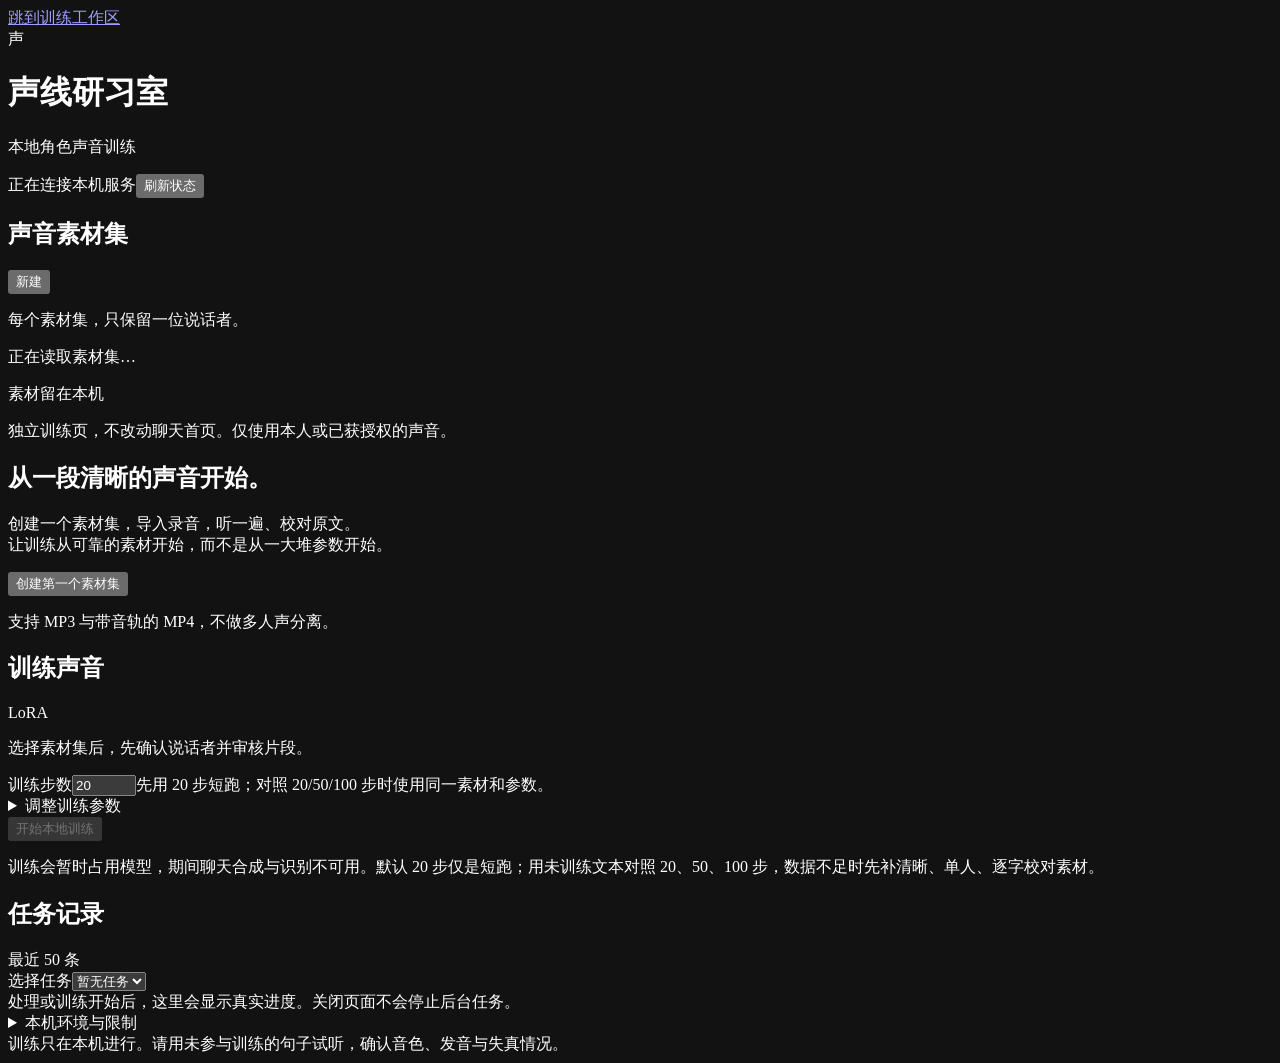
==== training_web/index.html @ 61e3513d "Upload BreezeTTS2 streaming and training workbench" ====
<!doctype html>
<html lang="zh-CN">
<head>
  <meta charset="utf-8">
  <meta name="viewport" content="width=device-width, initial-scale=1">
  <meta name="color-scheme" content="dark">
  <meta name="description" content="独立的本地角色声音训练工作台。导入素材、审核原文、训练并发布声音版本。">
  <title>声线研习室 · 本地声音训练</title>
  <link rel="icon" href="data:,">
  <link rel="stylesheet" href="/training/style.css">
  <script src="/training/app.js" defer></script>
</head>
<body>
  <a class="skip" href="#workspace">跳到训练工作区</a>
  <header class="masthead">
    <div class="identity"><span class="mark" aria-hidden="true">声</span><div><h1>声线研习室</h1><p>本地角色声音训练</p></div></div>
    <div class="connection"><span id="connection-dot" class="dot" aria-hidden="true"></span><span id="connection">正在连接本机服务</span><button id="refresh" class="quiet" type="button">刷新状态</button></div>
  </header>
  <div id="notice" class="notice" role="status" aria-live="polite" hidden></div>
  <div class="layout">
    <aside class="library" aria-label="数据集">
      <div class="section-heading"><h2>声音素材集</h2><button id="new-dataset" type="button" class="small">新建</button></div>
      <p class="muted">每个素材集，只保留一位说话者。</p>
      <div id="datasets" class="dataset-list"><p class="muted">正在读取素材集…</p></div>
      <div class="local-note"><span class="dot steady" aria-hidden="true"></span><div>素材留在本机<p>独立训练页，不改动聊天首页。仅使用本人或已获授权的声音。</p></div></div>
    </aside>
    <main id="workspace" tabindex="-1">
      <div id="welcome" class="welcome">
        <div class="record-symbol" aria-hidden="true"><span></span></div>
        <h2>从一段清晰的声音开始。</h2>
        <p>创建一个素材集，导入录音，听一遍、校对原文。<br>让训练从可靠的素材开始，而不是从一大堆参数开始。</p>
        <button id="welcome-create" class="primary" type="button">创建第一个素材集</button>
        <p class="footnote">支持 MP3 与带音轨的 MP4，不做多人声分离。</p>
      </div>
      <div id="dataset-workspace" hidden>
        <div class="workspace-heading"><div><p class="muted">当前素材集</p><h2 id="dataset-title"></h2></div><span id="dataset-version" class="tag"></span></div>
        <ol class="workflow" aria-label="训练流程"><li><span>1</span>导入素材</li><li><span>2</span>试听与审核</li><li><span>3</span>对照训练</li><li><span>4</span>试听确认与发布</li></ol>
        <section class="import-section" aria-labelledby="import-title">
          <div class="section-heading"><h3 id="import-title">导入声音素材</h3><span class="muted">MP3 / MP4</span></div>
          <div id="drop-zone" class="drop-zone">
            <svg aria-hidden="true" width="28" height="28" viewBox="0 0 28 28" fill="none"><path d="M14 19V5m-5 5 5-5 5 5M5 18v5h18v-5" stroke="currentColor" stroke-width="1.5" stroke-linecap="round" stroke-linejoin="round"/></svg>
            <div><strong>把录音或视频拖到这里</strong><p>每文件 ≤ 200 MiB / 60 分钟，素材集累计 ≤ 2 小时</p></div>
            <label class="button file-label" for="source-files">选择文件<input id="source-files" type="file" accept=".mp3,.mp4,audio/mpeg,video/mp4" multiple></label>
          </div>
          <p id="upload-status" class="muted" aria-live="polite">文件会逐个上传。上传后，点击处理素材生成切片与转写。</p>
          <ul id="uploads" class="upload-list" aria-label="本次上传结果"></ul>
          <div class="import-actions"><span class="muted">已处理的来源会自动跳过。</span><button id="prepare" type="button">处理素材并转写</button></div>
        </section>
        <section class="review-section" aria-labelledby="review-title">
          <div class="section-heading"><div><h3 id="review-title">试听与校对</h3><p id="review-summary" class="muted">正在读取片段…</p></div><button id="refresh-segments" class="quiet small" type="button">刷新片段</button></div>
          <label class="speaker-check"><input id="speaker-confirmed" type="checkbox"><span>我确认此素材集属于同一位目标说话者，并拥有使用授权。</span></label>
          <p id="draft-notice" class="draft-notice" hidden>有尚未保存的原文。刷新或切换素材集前，请先保存。</p>
          <div id="segments" class="segments"></div>
          <div class="pagination"><button id="previous-segments" class="quiet small" type="button">上一页</button><span id="segment-page" class="muted"></span><button id="next-segments" class="quiet small" type="button">下一页</button></div>
        </section>
        <section class="comparison-section" aria-labelledby="comparison-title">
          <div class="section-heading"><div><h3 id="comparison-title">声音对照</h3><p class="muted">当前原声与右侧所选已完成训练任务</p></div></div>
          <p class="comparison-note">音色特征指数并非主观听感评分。请逐条试听发音、情绪和自然度，也留意失真；试听确认与发布仍按原流程进行。</p>
          <div class="comparison-grid">
            <article class="comparison-card" aria-labelledby="original-metrics-title">
              <div class="comparison-card-heading"><h3 id="original-metrics-title">当前原声</h3><button id="dataset-metrics-action" class="small" type="button">计算原声</button></div>
              <p id="dataset-metrics-status" class="metrics-status" role="status" aria-live="polite">正在读取分析状态…</p>
              <div id="dataset-metrics-content"></div>
            </article>
            <article class="comparison-card" aria-labelledby="job-metrics-title">
              <div class="comparison-card-heading"><h3 id="job-metrics-title">所选训练任务</h3><button id="job-metrics-action" class="small" type="button">计算任务</button></div>
              <p id="job-metrics-status" class="metrics-status" role="status" aria-live="polite">请选择已完成的训练任务。</p>
              <div id="job-metrics-content"></div>
            </article>
          </div>
          <p id="comparison-conditions" class="comparison-note" role="status" aria-live="polite" hidden></p>
          <p class="footnote comparison-note">原声是当前素材集，任务结果使用训练时的素材快照；版本或分析条件变化时，不能直接比较。</p>
          <div class="comparison-history" aria-labelledby="history-title">
            <h3 id="history-title">历史趋势与记录</h3>
            <p class="footnote">仅连接比较条件标识完全相同、未过期的记录。不同条件分开显示，不可直接比较；条件标识缺失时不连线。</p>
            <div id="metrics-history" aria-live="off"><p class="muted">正在读取历史记录…</p></div>
          </div>
        </section>
      </div>
    </main>
    <aside class="training-panel" aria-label="训练与任务">
      <section aria-labelledby="training-title">
        <div class="section-heading"><h2 id="training-title">训练声音</h2><span class="tag">LoRA</span></div>
        <p id="training-readiness" class="muted">选择素材集后，先确认说话者并审核片段。</p>
        <form id="train-form">
          <label>训练步数<input id="steps" name="steps" type="number" min="1" max="1000" step="1" value="20" required><span class="field-help">先用 20 步短跑；对照 20/50/100 步时使用同一素材和参数。</span></label>
          <details class="advanced"><summary>调整训练参数</summary><div class="advanced-fields">
            <label>LoRA rank<select name="rank"><option value="1">1</option><option value="2">2</option><option value="4" selected>4（默认）</option><option value="8">8</option></select></label>
            <label>学习率<input name="learning_rate" type="number" value="0.0001" min="0.000001" max="0.001" step="any" required></label>
            <label>梯度累积<input name="accumulation_steps" type="number" value="1" min="1" max="8" step="1" required></label>
            <label>每几步保存<input name="checkpoint_every" type="number" value="1" min="1" max="100" step="1" required></label>
            <label>随机种子<input name="seed" type="number" value="42" min="0" max="2147483647" step="1" required></label>
          </div></details>
          <button id="start-training" class="primary full" type="submit" disabled>开始本地训练</button>
        </form>
        <p class="footnote">训练会暂时占用模型，期间聊天合成与识别不可用。默认 20 步仅是短跑；用未训练文本对照 20、50、100 步，数据不足时先补清晰、单人、逐字校对素材。</p>
      </section>
      <section class="job-section" aria-labelledby="job-title">
        <div class="section-heading"><h2 id="job-title">任务记录</h2><span class="muted">最近 50 条</span></div>
        <label class="sr-only" for="job-select">选择任务</label><select id="job-select"><option value="">暂无任务</option></select>
        <div id="job-empty" class="muted job-empty">处理或训练开始后，这里会显示真实进度。关闭页面不会停止后台任务。</div>
        <div id="job-detail" hidden>
          <div class="job-status"><strong id="job-status"></strong><span id="job-attempt" class="muted"></span></div>
          <p id="job-progress-text" class="muted"></p><progress id="job-progress" aria-labelledby="job-progress-text" hidden></progress>
          <p id="job-error" class="job-error" hidden></p><p id="validation-warning" class="footnote" hidden></p><p id="job-summary" class="footnote" hidden></p>
          <div class="job-actions"><button id="cancel-job" class="danger" type="button" hidden>取消任务</button><button id="retry-job" type="button" hidden>重新尝试</button><button id="restart-job" class="quiet small" type="button" hidden>放弃检查点重训</button></div>
          <p id="cancel-note" class="footnote" hidden>取消将在当前片段或训练步骤退出后生效，不会提前释放模型。</p>
          <section id="preview-section" class="preview-section" hidden>
            <div class="section-heading"><h3>试听验收</h3><span class="tag">发布前必做</span></div>
            <p class="muted">逐条播放试听，检查音色、发音、断句和失真；建议用未参与训练的文本对照。有效 WAV 与低损失不代表音色相似。</p>
            <div id="preview-samples" class="preview-samples"></div>
            <label class="preview-check"><input id="preview-check" type="checkbox"><span>我已逐条试听，并检查音色、发音、断句和失真。</span></label>
            <label for="preview-note">试听备注（可选）</label>
            <textarea id="preview-note" maxlength="300" placeholder="例如：音色接近，但第二句尾音略短"></textarea>
            <button id="confirm-preview" class="primary full" type="button" disabled>我已试听并确认</button>
            <p id="preview-status" class="footnote" hidden></p>
          </section>
          <form id="publish-form" class="publish-form" hidden><h3>发布为新声音</h3><p class="muted">生成独立版本，不覆盖已有声音或会话。</p><label>声音名称<input id="voice-name" maxlength="60" required placeholder="例如：角色一 · 声音版本 1"></label><button id="publish" class="primary full" type="submit">验证并发布声音</button></form>
        </div>
        <div id="published" class="published" hidden><strong>声音已发布</strong><p id="published-name"></p><label for="published-id">声音 UUID</label><input id="published-id" readonly><button id="copy-voice" class="quiet small" type="button">复制声音 UUID</button><p class="footnote">可以在聊天项目中为人物选择此声音，再创建新会话试听。旧会话保持原声音。</p></div>
      </section>
      <details class="environment"><summary>本机环境与限制</summary><p id="environment" class="footnote">正在读取能力信息…</p></details>
    </aside>
  </div>
  <footer class="page-footer">训练只在本机进行。请用未参与训练的句子试听，确认音色、发音与失真情况。</footer>
  <dialog id="create-dialog" aria-labelledby="create-title"><form id="create-form"><div class="section-heading"><h2 id="create-title">新建声音素材集</h2><button id="close-create" class="quiet small" type="button" aria-label="关闭新建素材集">关闭</button></div><p class="muted">为一位目标说话者建立独立素材集。</p><label>素材集名称<input id="dataset-name" maxlength="60" required placeholder="例如：角色一的声音" autocomplete="off"></label><p id="create-error" class="job-error" role="alert" hidden></p><button id="create-dataset" class="primary full" type="submit">创建素材集</button></form></dialog>
  <noscript>此训练工作台需要启用 JavaScript。也可以通过本机 /docs 操作训练 API。</noscript>
</body>
</html>
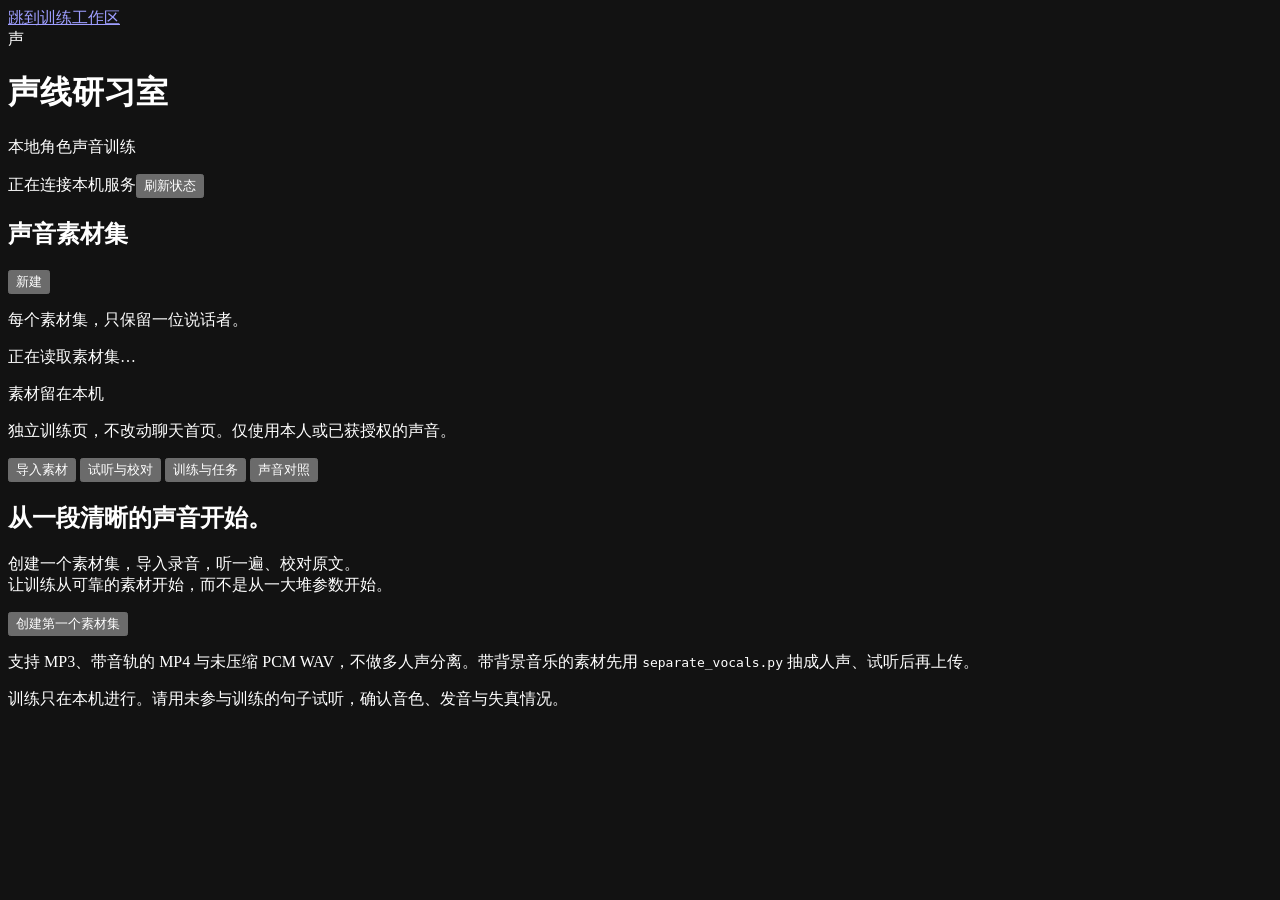
==== commit f6f7ddac: "Add realtime voice runtime and sync workbench changes" ====
--- a/training_web/index.html
+++ b/training_web/index.html
@@ -25,37 +25,47 @@
       <div class="local-note"><span class="dot steady" aria-hidden="true"></span><div>素材留在本机<p>独立训练页，不改动聊天首页。仅使用本人或已获授权的声音。</p></div></div>
     </aside>
     <main id="workspace" tabindex="-1">
-      <div id="welcome" class="welcome">
-        <div class="record-symbol" aria-hidden="true"><span></span></div>
-        <h2>从一段清晰的声音开始。</h2>
-        <p>创建一个素材集，导入录音，听一遍、校对原文。<br>让训练从可靠的素材开始，而不是从一大堆参数开始。</p>
-        <button id="welcome-create" class="primary" type="button">创建第一个素材集</button>
-        <p class="footnote">支持 MP3 与带音轨的 MP4，不做多人声分离。</p>
-      </div>
-      <div id="dataset-workspace" hidden>
-        <div class="workspace-heading"><div><p class="muted">当前素材集</p><h2 id="dataset-title"></h2></div><span id="dataset-version" class="tag"></span></div>
-        <ol class="workflow" aria-label="训练流程"><li><span>1</span>导入素材</li><li><span>2</span>试听与审核</li><li><span>3</span>对照训练</li><li><span>4</span>试听确认与发布</li></ol>
-        <section class="import-section" aria-labelledby="import-title">
-          <div class="section-heading"><h3 id="import-title">导入声音素材</h3><span class="muted">MP3 / MP4</span></div>
+      <nav class="workbench-nav" role="tablist" aria-label="训练工作区">
+        <button id="tab-import" type="button" role="tab" aria-controls="panel-import" aria-selected="true">导入素材</button>
+        <button id="tab-review" type="button" role="tab" aria-controls="panel-review" aria-selected="false" tabindex="-1">试听与校对</button>
+        <button id="tab-training" type="button" role="tab" aria-controls="panel-training" aria-selected="false" tabindex="-1">训练与任务</button>
+        <button id="tab-comparison" type="button" role="tab" aria-controls="panel-comparison" aria-selected="false" tabindex="-1">声音对照</button>
+      </nav>
+      <div id="dataset-workspace">
+        <div id="workspace-heading" class="workspace-heading" hidden><div><p class="muted">当前素材集</p><h2 id="dataset-title"></h2></div><span id="dataset-version" class="tag"></span></div>
+        <section id="panel-import" class="import-section" role="tabpanel" aria-labelledby="tab-import" tabindex="0">
+          <div id="welcome" class="welcome">
+            <div class="record-symbol" aria-hidden="true"><span></span></div>
+            <h2>从一段清晰的声音开始。</h2>
+            <p>创建一个素材集，导入录音，听一遍、校对原文。<br>让训练从可靠的素材开始，而不是从一大堆参数开始。</p>
+            <button id="welcome-create" class="primary" type="button">创建第一个素材集</button>
+            <p class="footnote">支持 MP3、带音轨的 MP4 与未压缩 PCM WAV，不做多人声分离。带背景音乐的素材先用 <code>separate_vocals.py</code> 抽成人声、试听后再上传。</p>
+          </div>
+          <div id="import-content" hidden>
+          <div class="section-heading"><h3 id="import-title">导入声音素材</h3><span class="muted">MP3 / MP4 / WAV</span></div>
           <div id="drop-zone" class="drop-zone">
             <svg aria-hidden="true" width="28" height="28" viewBox="0 0 28 28" fill="none"><path d="M14 19V5m-5 5 5-5 5 5M5 18v5h18v-5" stroke="currentColor" stroke-width="1.5" stroke-linecap="round" stroke-linejoin="round"/></svg>
             <div><strong>把录音或视频拖到这里</strong><p>每文件 ≤ 200 MiB / 60 分钟，素材集累计 ≤ 2 小时</p></div>
-            <label class="button file-label" for="source-files">选择文件<input id="source-files" type="file" accept=".mp3,.mp4,audio/mpeg,video/mp4" multiple></label>
+            <label class="button file-label" for="source-files">选择文件<input id="source-files" type="file" accept=".mp3,.mp4,.wav,audio/mpeg,video/mp4,audio/wav,audio/x-wav" multiple></label>
           </div>
+          <p class="footnote import-guide">带背景音乐的音视频请先在终端运行 <code>separate_vocals.py</code> 抽成人声，试听 <code>.vocals.wav</code> 确认无伴奏、单一说话者后，直接上传该 WAV；本工作台不识别也不剥离背景音乐。</p>
           <p id="upload-status" class="muted" aria-live="polite">文件会逐个上传。上传后，点击处理素材生成切片与转写。</p>
           <ul id="uploads" class="upload-list" aria-label="本次上传结果"></ul>
           <div class="import-actions"><span class="muted">已处理的来源会自动跳过。</span><button id="prepare" type="button">处理素材并转写</button></div>
+          </div>
         </section>
-        <section class="review-section" aria-labelledby="review-title">
+        <section id="panel-review" class="review-section" role="tabpanel" aria-labelledby="tab-review" tabindex="0" hidden>
           <div class="section-heading"><div><h3 id="review-title">试听与校对</h3><p id="review-summary" class="muted">正在读取片段…</p></div><button id="refresh-segments" class="quiet small" type="button">刷新片段</button></div>
           <label class="speaker-check"><input id="speaker-confirmed" type="checkbox"><span>我确认此素材集属于同一位目标说话者，并拥有使用授权。</span></label>
           <p id="draft-notice" class="draft-notice" hidden>有尚未保存的原文。刷新或切换素材集前，请先保存。</p>
           <div id="segments" class="segments"></div>
           <div class="pagination"><button id="previous-segments" class="quiet small" type="button">上一页</button><span id="segment-page" class="muted"></span><button id="next-segments" class="quiet small" type="button">下一页</button></div>
         </section>
-        <section class="comparison-section" aria-labelledby="comparison-title">
-          <div class="section-heading"><div><h3 id="comparison-title">声音对照</h3><p class="muted">当前原声与右侧所选已完成训练任务</p></div></div>
+        <section id="panel-comparison" class="comparison-section" role="tabpanel" aria-labelledby="tab-comparison" tabindex="0" hidden>
+          <div class="section-heading"><div><h3 id="comparison-title">声音对照</h3><p class="muted">当前原声与所选已完成训练任务</p></div></div>
+          <label class="comparison-select" for="comparison-job-select">选择训练任务<select id="comparison-job-select"><option value="">暂无任务</option></select></label>
           <p class="comparison-note">音色特征指数并非主观听感评分。请逐条试听发音、情绪和自然度，也留意失真；试听确认与发布仍按原流程进行。</p>
+          <p class="footnote">质量图的响度显示范围为 −80 至 0 dBFS，两项占比为 0–100%；文字显示测量值。低能量不等于噪声或静音。</p>
           <div class="comparison-grid">
             <article class="comparison-card" aria-labelledby="original-metrics-title">
               <div class="comparison-card-heading"><h3 id="original-metrics-title">当前原声</h3><button id="dataset-metrics-action" class="small" type="button">计算原声</button></div>
@@ -77,8 +87,7 @@
           </div>
         </section>
       </div>
-    </main>
-    <aside class="training-panel" aria-label="训练与任务">
+      <section id="panel-training" class="training-panel" role="tabpanel" aria-labelledby="tab-training" tabindex="0" hidden>
       <section aria-labelledby="training-title">
         <div class="section-heading"><h2 id="training-title">训练声音</h2><span class="tag">LoRA</span></div>
         <p id="training-readiness" class="muted">选择素材集后，先确认说话者并审核片段。</p>
@@ -103,11 +112,12 @@
           <div class="job-status"><strong id="job-status"></strong><span id="job-attempt" class="muted"></span></div>
           <p id="job-progress-text" class="muted"></p><progress id="job-progress" aria-labelledby="job-progress-text" hidden></progress>
           <p id="job-error" class="job-error" hidden></p><p id="validation-warning" class="footnote" hidden></p><p id="job-summary" class="footnote" hidden></p>
-          <div class="job-actions"><button id="cancel-job" class="danger" type="button" hidden>取消任务</button><button id="retry-job" type="button" hidden>重新尝试</button><button id="restart-job" class="quiet small" type="button" hidden>放弃检查点重训</button></div>
+          <div class="job-actions"><button id="cancel-job" class="danger" type="button" hidden>取消任务</button><button id="retry-job" type="button" hidden>重新尝试</button><button id="restart-job" class="quiet small" type="button" hidden>放弃检查点重训</button><button id="variant-job" class="quiet small" type="button" hidden>按原快照做对照训练</button></div>
+          <p id="variant-note" class="footnote" hidden>对照训练复制原任务的数据快照与全部参数，只改步数，从同一基座和随机种子重新训练；与“从检查点恢复”不同，且不共享检查点。</p>
           <p id="cancel-note" class="footnote" hidden>取消将在当前片段或训练步骤退出后生效，不会提前释放模型。</p>
           <section id="preview-section" class="preview-section" hidden>
             <div class="section-heading"><h3>试听验收</h3><span class="tag">发布前必做</span></div>
-            <p class="muted">逐条播放试听，检查音色、发音、断句和失真；建议用未参与训练的文本对照。有效 WAV 与低损失不代表音色相似。</p>
+            <p class="muted">每条文本按“基座 / 训练后”成对试听，使用同一文本、同一参考片段、同一推理配置与随机种子。逐条检查音色、发音、断句和失真；RTF 等指数不是音色相似度。有效 WAV 与低损失也不代表音色相似。</p>
             <div id="preview-samples" class="preview-samples"></div>
             <label class="preview-check"><input id="preview-check" type="checkbox"><span>我已逐条试听，并检查音色、发音、断句和失真。</span></label>
             <label for="preview-note">试听备注（可选）</label>
@@ -117,10 +127,11 @@
           </section>
           <form id="publish-form" class="publish-form" hidden><h3>发布为新声音</h3><p class="muted">生成独立版本，不覆盖已有声音或会话。</p><label>声音名称<input id="voice-name" maxlength="60" required placeholder="例如：角色一 · 声音版本 1"></label><button id="publish" class="primary full" type="submit">验证并发布声音</button></form>
         </div>
-        <div id="published" class="published" hidden><strong>声音已发布</strong><p id="published-name"></p><label for="published-id">声音 UUID</label><input id="published-id" readonly><button id="copy-voice" class="quiet small" type="button">复制声音 UUID</button><p class="footnote">可以在聊天项目中为人物选择此声音，再创建新会话试听。旧会话保持原声音。</p></div>
+        <div id="published" class="published" hidden><strong>声音已发布</strong><p id="published-name"></p><label for="published-id">声音 UUID</label><input id="published-id" readonly><button id="copy-voice" class="quiet small" type="button">复制声音 UUID</button><a id="start-realtime" class="button small published-realtime" href="/realtime/">用此声音开始语音对话</a><p class="footnote">也可在聊天项目中为人物选择此声音，再创建新会话试听。旧会话保持原声音。</p></div>
       </section>
       <details class="environment"><summary>本机环境与限制</summary><p id="environment" class="footnote">正在读取能力信息…</p></details>
-    </aside>
+      </section>
+    </main>
   </div>
   <footer class="page-footer">训练只在本机进行。请用未参与训练的句子试听，确认音色、发音与失真情况。</footer>
   <dialog id="create-dialog" aria-labelledby="create-title"><form id="create-form"><div class="section-heading"><h2 id="create-title">新建声音素材集</h2><button id="close-create" class="quiet small" type="button" aria-label="关闭新建素材集">关闭</button></div><p class="muted">为一位目标说话者建立独立素材集。</p><label>素材集名称<input id="dataset-name" maxlength="60" required placeholder="例如：角色一的声音" autocomplete="off"></label><p id="create-error" class="job-error" role="alert" hidden></p><button id="create-dataset" class="primary full" type="submit">创建素材集</button></form></dialog>
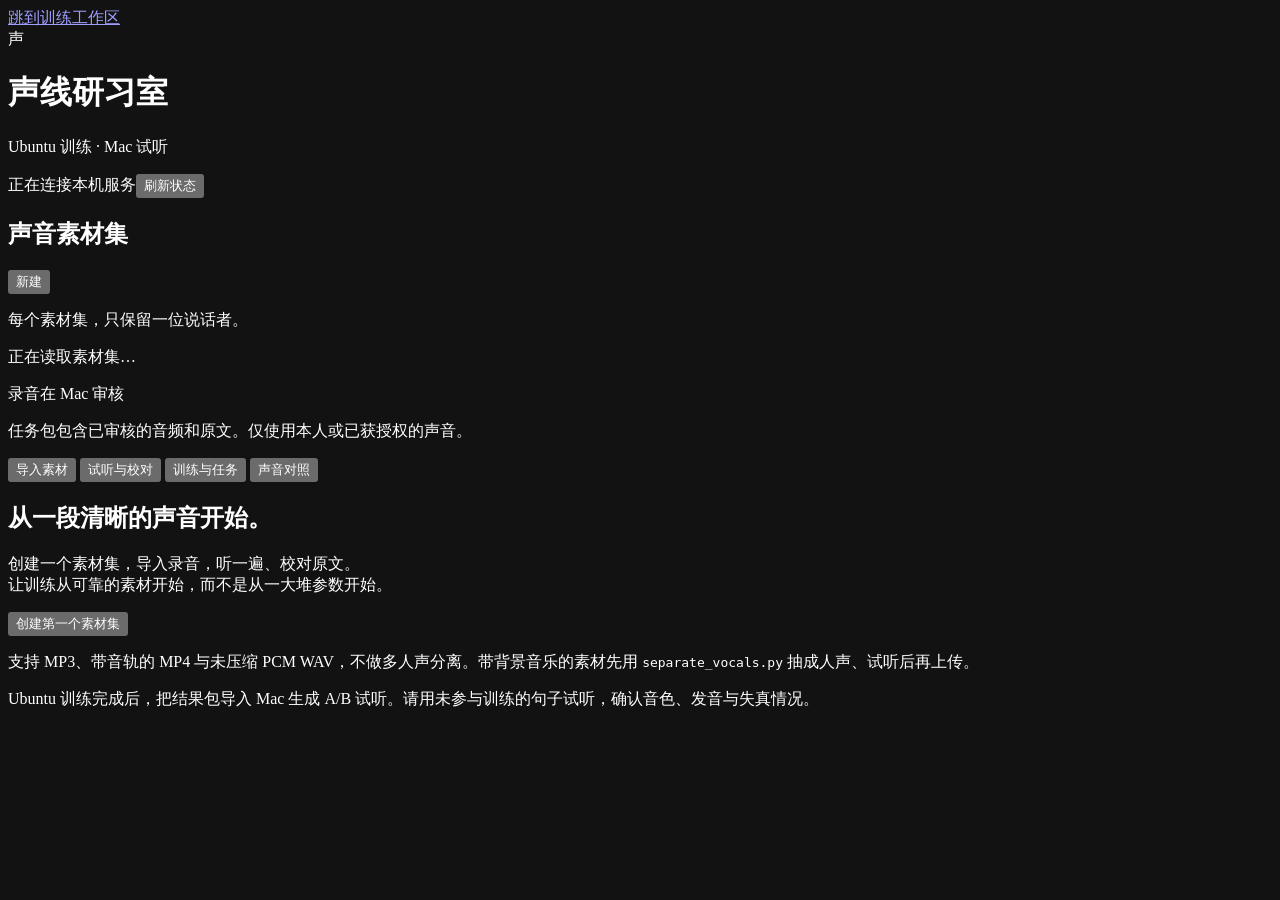
==== commit 107fdadc: "Split Breeze training into an Ubuntu CUDA worker" ====
--- a/training_web/index.html
+++ b/training_web/index.html
@@ -13,7 +13,7 @@
 <body>
   <a class="skip" href="#workspace">跳到训练工作区</a>
   <header class="masthead">
-    <div class="identity"><span class="mark" aria-hidden="true">声</span><div><h1>声线研习室</h1><p>本地角色声音训练</p></div></div>
+    <div class="identity"><span class="mark" aria-hidden="true">声</span><div><h1>声线研习室</h1><p>Ubuntu 训练 · Mac 试听</p></div></div>
     <div class="connection"><span id="connection-dot" class="dot" aria-hidden="true"></span><span id="connection">正在连接本机服务</span><button id="refresh" class="quiet" type="button">刷新状态</button></div>
   </header>
   <div id="notice" class="notice" role="status" aria-live="polite" hidden></div>
@@ -22,7 +22,7 @@
       <div class="section-heading"><h2>声音素材集</h2><button id="new-dataset" type="button" class="small">新建</button></div>
       <p class="muted">每个素材集，只保留一位说话者。</p>
       <div id="datasets" class="dataset-list"><p class="muted">正在读取素材集…</p></div>
-      <div class="local-note"><span class="dot steady" aria-hidden="true"></span><div>素材留在本机<p>独立训练页，不改动聊天首页。仅使用本人或已获授权的声音。</p></div></div>
+      <div class="local-note"><span class="dot steady" aria-hidden="true"></span><div>录音在 Mac 审核<p>任务包包含已审核的音频和原文。仅使用本人或已获授权的声音。</p></div></div>
     </aside>
     <main id="workspace" tabindex="-1">
       <nav class="workbench-nav" role="tablist" aria-label="训练工作区">
@@ -58,12 +58,14 @@
           <div class="section-heading"><div><h3 id="review-title">试听与校对</h3><p id="review-summary" class="muted">正在读取片段…</p></div><button id="refresh-segments" class="quiet small" type="button">刷新片段</button></div>
           <label class="speaker-check"><input id="speaker-confirmed" type="checkbox"><span>我确认此素材集属于同一位目标说话者，并拥有使用授权。</span></label>
           <p id="draft-notice" class="draft-notice" hidden>有尚未保存的原文。刷新或切换素材集前，请先保存。</p>
+          <p id="reference-note" class="footnote reference-note" aria-live="polite"></p>
           <div id="segments" class="segments"></div>
           <div class="pagination"><button id="previous-segments" class="quiet small" type="button">上一页</button><span id="segment-page" class="muted"></span><button id="next-segments" class="quiet small" type="button">下一页</button></div>
         </section>
         <section id="panel-comparison" class="comparison-section" role="tabpanel" aria-labelledby="tab-comparison" tabindex="0" hidden>
           <div class="section-heading"><div><h3 id="comparison-title">声音对照</h3><p class="muted">当前原声与所选已完成训练任务</p></div></div>
           <label class="comparison-select" for="comparison-job-select">选择训练任务<select id="comparison-job-select"><option value="">暂无任务</option></select></label>
+          <div id="index-comparison" class="index-comparison" aria-live="polite"><p class="muted">选择已完成的训练任务后，这里会显示指数图。</p></div>
           <p class="comparison-note">音色特征指数并非主观听感评分。请逐条试听发音、情绪和自然度，也留意失真；试听确认与发布仍按原流程进行。</p>
           <p class="footnote">质量图的响度显示范围为 −80 至 0 dBFS，两项占比为 0–100%；文字显示测量值。低能量不等于噪声或静音。</p>
           <div class="comparison-grid">
@@ -82,7 +84,7 @@
           <p class="footnote comparison-note">原声是当前素材集，任务结果使用训练时的素材快照；版本或分析条件变化时，不能直接比较。</p>
           <div class="comparison-history" aria-labelledby="history-title">
             <h3 id="history-title">历史趋势与记录</h3>
-            <p class="footnote">仅连接比较条件标识完全相同、未过期的记录。不同条件分开显示，不可直接比较；条件标识缺失时不连线。</p>
+            <p class="footnote">仅连接比较条件标识相同、未过期的记录；标识不包含训练及推理配置，比较时请核对训练参数和试听条件。标识缺失时不连线。</p>
             <div id="metrics-history" aria-live="off"><p class="muted">正在读取历史记录…</p></div>
           </div>
         </section>
@@ -100,9 +102,9 @@
             <label>每几步保存<input name="checkpoint_every" type="number" value="1" min="1" max="100" step="1" required></label>
             <label>随机种子<input name="seed" type="number" value="42" min="0" max="2147483647" step="1" required></label>
           </div></details>
-          <button id="start-training" class="primary full" type="submit" disabled>开始本地训练</button>
+          <button id="start-training" class="primary full" type="submit" disabled>创建 Ubuntu 训练任务</button>
         </form>
-        <p class="footnote">训练会暂时占用模型，期间聊天合成与识别不可用。默认 20 步仅是短跑；用未训练文本对照 20、50、100 步，数据不足时先补清晰、单人、逐字校对素材。</p>
+        <p class="footnote">Ubuntu 训练期间可继续使用 Mac 聊天。导入结果后，生成 A/B 试听时会短暂占用 Mac 模型。默认 20 步仅是短跑；用未训练文本对照 20、50、100 步，数据不足时先补清晰、单人、逐字校对素材。</p>
       </section>
       <section class="job-section" aria-labelledby="job-title">
         <div class="section-heading"><h2 id="job-title">任务记录</h2><span class="muted">最近 50 条</span></div>
@@ -112,9 +114,10 @@
           <div class="job-status"><strong id="job-status"></strong><span id="job-attempt" class="muted"></span></div>
           <p id="job-progress-text" class="muted"></p><progress id="job-progress" aria-labelledby="job-progress-text" hidden></progress>
           <p id="job-error" class="job-error" hidden></p><p id="validation-warning" class="footnote" hidden></p><p id="job-summary" class="footnote" hidden></p>
-          <div class="job-actions"><button id="cancel-job" class="danger" type="button" hidden>取消任务</button><button id="retry-job" type="button" hidden>重新尝试</button><button id="restart-job" class="quiet small" type="button" hidden>放弃检查点重训</button><button id="variant-job" class="quiet small" type="button" hidden>按原快照做对照训练</button></div>
+          <div id="exchange-actions" class="job-actions" hidden><a class="button" id="export-task">下载训练任务包</a><label for="result-file">导入 Ubuntu 结果包</label><input id="result-file" type="file" accept=".zip,application/zip"></div>
+          <div class="job-actions"><button id="cancel-job" class="danger" type="button" hidden>取消任务</button><button id="retry-job" type="button" hidden>重新尝试</button><button id="variant-job" class="quiet small" type="button" hidden>按原快照做对照训练</button></div>
           <p id="variant-note" class="footnote" hidden>对照训练复制原任务的数据快照与全部参数，只改步数，从同一基座和随机种子重新训练；与“从检查点恢复”不同，且不共享检查点。</p>
-          <p id="cancel-note" class="footnote" hidden>取消将在当前片段或训练步骤退出后生效，不会提前释放模型。</p>
+          <p id="cancel-note" class="footnote" hidden>取消会在当前素材处理或试听操作退出后生效。</p>
           <section id="preview-section" class="preview-section" hidden>
             <div class="section-heading"><h3>试听验收</h3><span class="tag">发布前必做</span></div>
             <p class="muted">每条文本按“基座 / 训练后”成对试听，使用同一文本、同一参考片段、同一推理配置与随机种子。逐条检查音色、发音、断句和失真；RTF 等指数不是音色相似度。有效 WAV 与低损失也不代表音色相似。</p>
@@ -133,7 +136,7 @@
       </section>
     </main>
   </div>
-  <footer class="page-footer">训练只在本机进行。请用未参与训练的句子试听，确认音色、发音与失真情况。</footer>
+  <footer class="page-footer">Ubuntu 训练完成后，把结果包导入 Mac 生成 A/B 试听。请用未参与训练的句子试听，确认音色、发音与失真情况。</footer>
   <dialog id="create-dialog" aria-labelledby="create-title"><form id="create-form"><div class="section-heading"><h2 id="create-title">新建声音素材集</h2><button id="close-create" class="quiet small" type="button" aria-label="关闭新建素材集">关闭</button></div><p class="muted">为一位目标说话者建立独立素材集。</p><label>素材集名称<input id="dataset-name" maxlength="60" required placeholder="例如：角色一的声音" autocomplete="off"></label><p id="create-error" class="job-error" role="alert" hidden></p><button id="create-dataset" class="primary full" type="submit">创建素材集</button></form></dialog>
   <noscript>此训练工作台需要启用 JavaScript。也可以通过本机 /docs 操作训练 API。</noscript>
 </body>
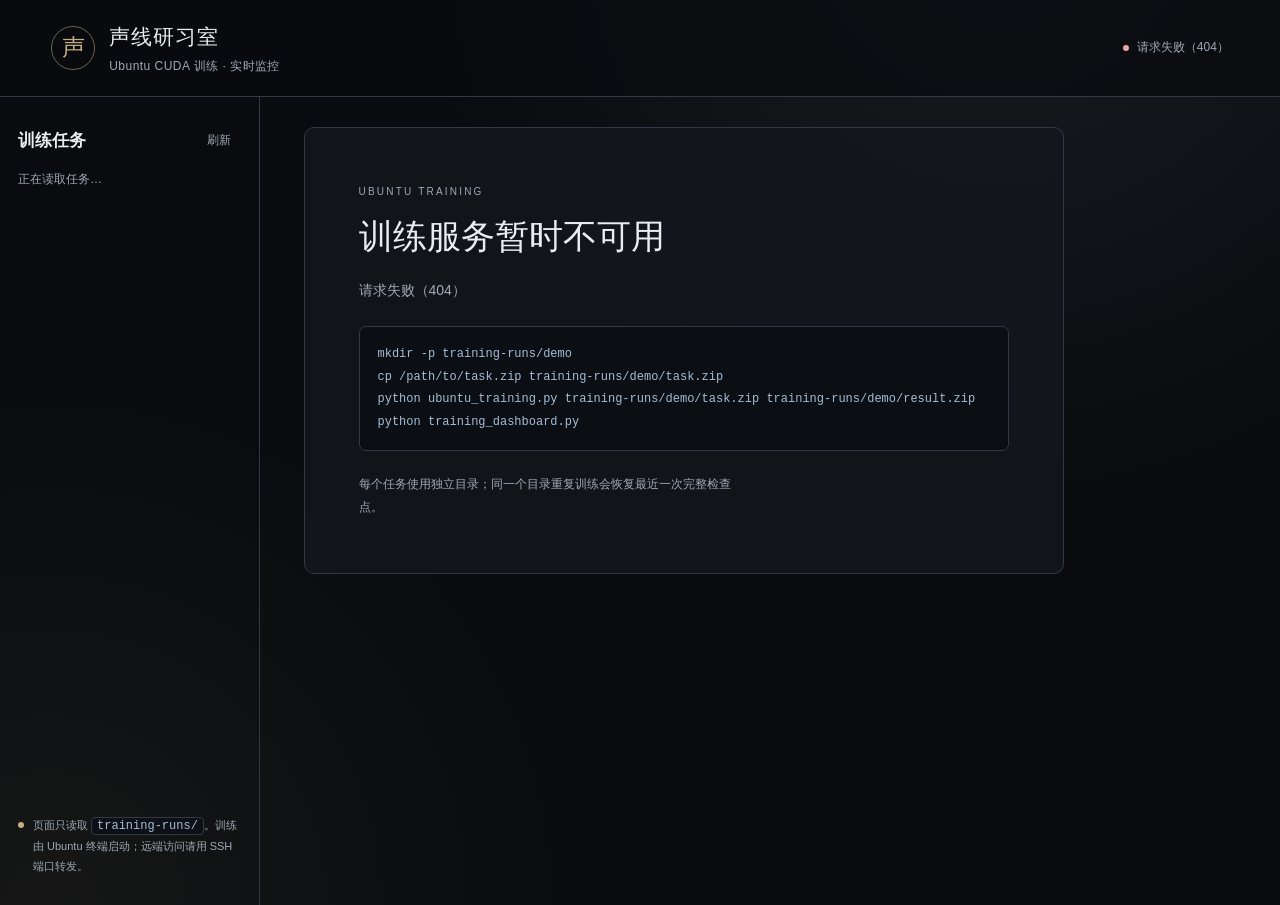
==== commit 62e60e39: "Add Ubuntu training dashboard" ====
--- a/training_web/index.html
+++ b/training_web/index.html
@@ -2,142 +2,116 @@
 <html lang="zh-CN">
 <head>
   <meta charset="utf-8">
-  <meta name="viewport" content="width=device-width, initial-scale=1">
+  <meta name="viewport" content="width=device-width, initial-scale=1, viewport-fit=cover">
   <meta name="color-scheme" content="dark">
-  <meta name="description" content="独立的本地角色声音训练工作台。导入素材、审核原文、训练并发布声音版本。">
-  <title>声线研习室 · 本地声音训练</title>
-  <link rel="icon" href="data:,">
-  <link rel="stylesheet" href="/training/style.css">
-  <script src="/training/app.js" defer></script>
+  <meta name="theme-color" content="#090b0e">
+  <meta name="description" content="Ubuntu CUDA 训练监控：查看训练损失、验证损失、梯度范数、日志和结果包。">
+  <title>声线研习室 · Ubuntu 训练监控</title>
+  <link rel="stylesheet" href="style.css">
+  <script src="app.js" defer></script>
 </head>
 <body>
-  <a class="skip" href="#workspace">跳到训练工作区</a>
   <header class="masthead">
-    <div class="identity"><span class="mark" aria-hidden="true">声</span><div><h1>声线研习室</h1><p>Ubuntu 训练 · Mac 试听</p></div></div>
-    <div class="connection"><span id="connection-dot" class="dot" aria-hidden="true"></span><span id="connection">正在连接本机服务</span><button id="refresh" class="quiet" type="button">刷新状态</button></div>
+    <div class="identity">
+      <span class="mark" aria-hidden="true">声</span>
+      <div><h1>声线研习室</h1><p>Ubuntu CUDA 训练 · 实时监控</p></div>
+    </div>
+    <div class="connection" role="status" aria-live="polite">
+      <span class="dot" id="connection-dot" aria-hidden="true"></span>
+      <span id="connection-text">正在连接训练服务…</span>
+    </div>
   </header>
-  <div id="notice" class="notice" role="status" aria-live="polite" hidden></div>
+
   <div class="layout">
-    <aside class="library" aria-label="数据集">
-      <div class="section-heading"><h2>声音素材集</h2><button id="new-dataset" type="button" class="small">新建</button></div>
-      <p class="muted">每个素材集，只保留一位说话者。</p>
-      <div id="datasets" class="dataset-list"><p class="muted">正在读取素材集…</p></div>
-      <div class="local-note"><span class="dot steady" aria-hidden="true"></span><div>录音在 Mac 审核<p>任务包包含已审核的音频和原文。仅使用本人或已获授权的声音。</p></div></div>
+    <aside class="library" aria-label="训练任务">
+      <div class="section-heading">
+        <h2>训练任务</h2>
+        <button id="refresh" class="quiet small" type="button">刷新</button>
+      </div>
+      <p id="runs-count" class="muted">正在读取任务…</p>
+      <nav id="runs" class="run-list" aria-label="训练任务列表"></nav>
+      <div class="local-note">
+        <span class="dot" aria-hidden="true"></span>
+        <p>页面只读取 <code>training-runs/</code>。训练由 Ubuntu 终端启动；远端访问请用 SSH 端口转发。</p>
+      </div>
     </aside>
-    <main id="workspace" tabindex="-1">
-      <nav class="workbench-nav" role="tablist" aria-label="训练工作区">
-        <button id="tab-import" type="button" role="tab" aria-controls="panel-import" aria-selected="true">导入素材</button>
-        <button id="tab-review" type="button" role="tab" aria-controls="panel-review" aria-selected="false" tabindex="-1">试听与校对</button>
-        <button id="tab-training" type="button" role="tab" aria-controls="panel-training" aria-selected="false" tabindex="-1">训练与任务</button>
-        <button id="tab-comparison" type="button" role="tab" aria-controls="panel-comparison" aria-selected="false" tabindex="-1">声音对照</button>
-      </nav>
-      <div id="dataset-workspace">
-        <div id="workspace-heading" class="workspace-heading" hidden><div><p class="muted">当前素材集</p><h2 id="dataset-title"></h2></div><span id="dataset-version" class="tag"></span></div>
-        <section id="panel-import" class="import-section" role="tabpanel" aria-labelledby="tab-import" tabindex="0">
-          <div id="welcome" class="welcome">
-            <div class="record-symbol" aria-hidden="true"><span></span></div>
-            <h2>从一段清晰的声音开始。</h2>
-            <p>创建一个素材集，导入录音，听一遍、校对原文。<br>让训练从可靠的素材开始，而不是从一大堆参数开始。</p>
-            <button id="welcome-create" class="primary" type="button">创建第一个素材集</button>
-            <p class="footnote">支持 MP3、带音轨的 MP4 与未压缩 PCM WAV，不做多人声分离。带背景音乐的素材先用 <code>separate_vocals.py</code> 抽成人声、试听后再上传。</p>
+
+    <main>
+      <section id="empty" class="empty" hidden>
+        <p class="eyebrow">UBUNTU TRAINING</p>
+        <h2>还没有可显示的训练</h2>
+        <p>把 Mac 导出的 <code>task.zip</code> 放进一个任务目录，再用 CLI 启动训练。页面会自动出现进度，不需要刷新。</p>
+        <pre id="empty-command"></pre>
+        <p class="footnote">每个任务使用独立目录；同一个目录重复训练会恢复最近一次完整检查点。</p>
+      </section>
+
+      <section id="workspace" hidden>
+        <div class="run-heading">
+          <div>
+            <p class="eyebrow">CURRENT RUN</p>
+            <h2 id="run-title">—</h2>
+            <p id="run-subtitle" class="muted"></p>
           </div>
-          <div id="import-content" hidden>
-          <div class="section-heading"><h3 id="import-title">导入声音素材</h3><span class="muted">MP3 / MP4 / WAV</span></div>
-          <div id="drop-zone" class="drop-zone">
-            <svg aria-hidden="true" width="28" height="28" viewBox="0 0 28 28" fill="none"><path d="M14 19V5m-5 5 5-5 5 5M5 18v5h18v-5" stroke="currentColor" stroke-width="1.5" stroke-linecap="round" stroke-linejoin="round"/></svg>
-            <div><strong>把录音或视频拖到这里</strong><p>每文件 ≤ 200 MiB / 60 分钟，素材集累计 ≤ 2 小时</p></div>
-            <label class="button file-label" for="source-files">选择文件<input id="source-files" type="file" accept=".mp3,.mp4,.wav,audio/mpeg,video/mp4,audio/wav,audio/x-wav" multiple></label>
+          <div class="run-actions">
+            <a id="download-result" class="button" hidden>下载 result.zip</a>
           </div>
-          <p class="footnote import-guide">带背景音乐的音视频请先在终端运行 <code>separate_vocals.py</code> 抽成人声，试听 <code>.vocals.wav</code> 确认无伴奏、单一说话者后，直接上传该 WAV；本工作台不识别也不剥离背景音乐。</p>
-          <p id="upload-status" class="muted" aria-live="polite">文件会逐个上传。上传后，点击处理素材生成切片与转写。</p>
-          <ul id="uploads" class="upload-list" aria-label="本次上传结果"></ul>
-          <div class="import-actions"><span class="muted">已处理的来源会自动跳过。</span><button id="prepare" type="button">处理素材并转写</button></div>
+        </div>
+
+        <div class="status-line">
+          <span id="status-tag" class="tag">等待训练</span>
+          <div class="progress-wrap">
+            <progress id="run-progress" max="1" value="0" aria-label="训练进度"></progress>
+            <span id="step-text" class="muted"></span>
           </div>
+        </div>
+
+        <div class="stat-grid">
+          <div class="stat"><span>当前损失</span><strong id="stat-loss">—</strong></div>
+          <div class="stat"><span>验证损失</span><strong id="stat-validation">—</strong></div>
+          <div class="stat"><span>梯度范数</span><strong id="stat-gradient">—</strong></div>
+          <div class="stat"><span>学习率</span><strong id="stat-lr">—</strong></div>
+          <div class="stat"><span>轮次</span><strong id="stat-epoch">—</strong></div>
+          <div class="stat"><span>已用时间</span><strong id="stat-elapsed">—</strong></div>
+          <div class="stat"><span>预计剩余</span><strong id="stat-eta">—</strong></div>
+          <div class="stat"><span>峰值显存</span><strong id="stat-memory">—</strong></div>
+        </div>
+
+        <div class="charts">
+          <section class="card" aria-labelledby="loss-title">
+            <div class="card-heading">
+              <h3 id="loss-title">训练损失</h3>
+              <span class="legend"><i class="loss-key"></i>step loss <i class="validation-key"></i>validation mean</span>
+            </div>
+            <svg id="loss-chart" class="chart" viewBox="0 0 640 220" role="img" aria-label="训练损失曲线"></svg>
+          </section>
+          <section class="card" aria-labelledby="gradient-title">
+            <div class="card-heading">
+              <h3 id="gradient-title">梯度范数</h3>
+              <span class="muted">越低越稳定</span>
+            </div>
+            <svg id="gradient-chart" class="chart" viewBox="0 0 640 220" role="img" aria-label="梯度范数曲线"></svg>
+          </section>
+        </div>
+
+        <section class="card" aria-labelledby="validation-title">
+          <div class="card-heading">
+            <h3 id="validation-title">留出验证</h3>
+            <span id="validation-note" class="muted"></span>
+          </div>
+          <div id="validation-table" class="validation-table"></div>
         </section>
-        <section id="panel-review" class="review-section" role="tabpanel" aria-labelledby="tab-review" tabindex="0" hidden>
-          <div class="section-heading"><div><h3 id="review-title">试听与校对</h3><p id="review-summary" class="muted">正在读取片段…</p></div><button id="refresh-segments" class="quiet small" type="button">刷新片段</button></div>
-          <label class="speaker-check"><input id="speaker-confirmed" type="checkbox"><span>我确认此素材集属于同一位目标说话者，并拥有使用授权。</span></label>
-          <p id="draft-notice" class="draft-notice" hidden>有尚未保存的原文。刷新或切换素材集前，请先保存。</p>
-          <p id="reference-note" class="footnote reference-note" aria-live="polite"></p>
-          <div id="segments" class="segments"></div>
-          <div class="pagination"><button id="previous-segments" class="quiet small" type="button">上一页</button><span id="segment-page" class="muted"></span><button id="next-segments" class="quiet small" type="button">下一页</button></div>
+
+        <section class="card" aria-labelledby="log-title">
+          <div class="card-heading">
+            <h3 id="log-title">训练日志</h3>
+            <span class="muted">最后 200 KB</span>
+          </div>
+          <pre id="log" class="log" tabindex="0" aria-label="训练日志"></pre>
         </section>
-        <section id="panel-comparison" class="comparison-section" role="tabpanel" aria-labelledby="tab-comparison" tabindex="0" hidden>
-          <div class="section-heading"><div><h3 id="comparison-title">声音对照</h3><p class="muted">当前原声与所选已完成训练任务</p></div></div>
-          <label class="comparison-select" for="comparison-job-select">选择训练任务<select id="comparison-job-select"><option value="">暂无任务</option></select></label>
-          <div id="index-comparison" class="index-comparison" aria-live="polite"><p class="muted">选择已完成的训练任务后，这里会显示指数图。</p></div>
-          <p class="comparison-note">音色特征指数并非主观听感评分。请逐条试听发音、情绪和自然度，也留意失真；试听确认与发布仍按原流程进行。</p>
-          <p class="footnote">质量图的响度显示范围为 −80 至 0 dBFS，两项占比为 0–100%；文字显示测量值。低能量不等于噪声或静音。</p>
-          <div class="comparison-grid">
-            <article class="comparison-card" aria-labelledby="original-metrics-title">
-              <div class="comparison-card-heading"><h3 id="original-metrics-title">当前原声</h3><button id="dataset-metrics-action" class="small" type="button">计算原声</button></div>
-              <p id="dataset-metrics-status" class="metrics-status" role="status" aria-live="polite">正在读取分析状态…</p>
-              <div id="dataset-metrics-content"></div>
-            </article>
-            <article class="comparison-card" aria-labelledby="job-metrics-title">
-              <div class="comparison-card-heading"><h3 id="job-metrics-title">所选训练任务</h3><button id="job-metrics-action" class="small" type="button">计算任务</button></div>
-              <p id="job-metrics-status" class="metrics-status" role="status" aria-live="polite">请选择已完成的训练任务。</p>
-              <div id="job-metrics-content"></div>
-            </article>
-          </div>
-          <p id="comparison-conditions" class="comparison-note" role="status" aria-live="polite" hidden></p>
-          <p class="footnote comparison-note">原声是当前素材集，任务结果使用训练时的素材快照；版本或分析条件变化时，不能直接比较。</p>
-          <div class="comparison-history" aria-labelledby="history-title">
-            <h3 id="history-title">历史趋势与记录</h3>
-            <p class="footnote">仅连接比较条件标识相同、未过期的记录；标识不包含训练及推理配置，比较时请核对训练参数和试听条件。标识缺失时不连线。</p>
-            <div id="metrics-history" aria-live="off"><p class="muted">正在读取历史记录…</p></div>
-          </div>
-        </section>
-      </div>
-      <section id="panel-training" class="training-panel" role="tabpanel" aria-labelledby="tab-training" tabindex="0" hidden>
-      <section aria-labelledby="training-title">
-        <div class="section-heading"><h2 id="training-title">训练声音</h2><span class="tag">LoRA</span></div>
-        <p id="training-readiness" class="muted">选择素材集后，先确认说话者并审核片段。</p>
-        <form id="train-form">
-          <label>训练步数<input id="steps" name="steps" type="number" min="1" max="1000" step="1" value="20" required><span class="field-help">先用 20 步短跑；对照 20/50/100 步时使用同一素材和参数。</span></label>
-          <details class="advanced"><summary>调整训练参数</summary><div class="advanced-fields">
-            <label>LoRA rank<select name="rank"><option value="1">1</option><option value="2">2</option><option value="4" selected>4（默认）</option><option value="8">8</option></select></label>
-            <label>学习率<input name="learning_rate" type="number" value="0.0001" min="0.000001" max="0.001" step="any" required></label>
-            <label>梯度累积<input name="accumulation_steps" type="number" value="1" min="1" max="8" step="1" required></label>
-            <label>每几步保存<input name="checkpoint_every" type="number" value="1" min="1" max="100" step="1" required></label>
-            <label>随机种子<input name="seed" type="number" value="42" min="0" max="2147483647" step="1" required></label>
-          </div></details>
-          <button id="start-training" class="primary full" type="submit" disabled>创建 Ubuntu 训练任务</button>
-        </form>
-        <p class="footnote">Ubuntu 训练期间可继续使用 Mac 聊天。导入结果后，生成 A/B 试听时会短暂占用 Mac 模型。默认 20 步仅是短跑；用未训练文本对照 20、50、100 步，数据不足时先补清晰、单人、逐字校对素材。</p>
-      </section>
-      <section class="job-section" aria-labelledby="job-title">
-        <div class="section-heading"><h2 id="job-title">任务记录</h2><span class="muted">最近 50 条</span></div>
-        <label class="sr-only" for="job-select">选择任务</label><select id="job-select"><option value="">暂无任务</option></select>
-        <div id="job-empty" class="muted job-empty">处理或训练开始后，这里会显示真实进度。关闭页面不会停止后台任务。</div>
-        <div id="job-detail" hidden>
-          <div class="job-status"><strong id="job-status"></strong><span id="job-attempt" class="muted"></span></div>
-          <p id="job-progress-text" class="muted"></p><progress id="job-progress" aria-labelledby="job-progress-text" hidden></progress>
-          <p id="job-error" class="job-error" hidden></p><p id="validation-warning" class="footnote" hidden></p><p id="job-summary" class="footnote" hidden></p>
-          <div id="exchange-actions" class="job-actions" hidden><a class="button" id="export-task">下载训练任务包</a><label for="result-file">导入 Ubuntu 结果包</label><input id="result-file" type="file" accept=".zip,application/zip"></div>
-          <div class="job-actions"><button id="cancel-job" class="danger" type="button" hidden>取消任务</button><button id="retry-job" type="button" hidden>重新尝试</button><button id="variant-job" class="quiet small" type="button" hidden>按原快照做对照训练</button></div>
-          <p id="variant-note" class="footnote" hidden>对照训练复制原任务的数据快照与全部参数，只改步数，从同一基座和随机种子重新训练；与“从检查点恢复”不同，且不共享检查点。</p>
-          <p id="cancel-note" class="footnote" hidden>取消会在当前素材处理或试听操作退出后生效。</p>
-          <section id="preview-section" class="preview-section" hidden>
-            <div class="section-heading"><h3>试听验收</h3><span class="tag">发布前必做</span></div>
-            <p class="muted">每条文本按“基座 / 训练后”成对试听，使用同一文本、同一参考片段、同一推理配置与随机种子。逐条检查音色、发音、断句和失真；RTF 等指数不是音色相似度。有效 WAV 与低损失也不代表音色相似。</p>
-            <div id="preview-samples" class="preview-samples"></div>
-            <label class="preview-check"><input id="preview-check" type="checkbox"><span>我已逐条试听，并检查音色、发音、断句和失真。</span></label>
-            <label for="preview-note">试听备注（可选）</label>
-            <textarea id="preview-note" maxlength="300" placeholder="例如：音色接近，但第二句尾音略短"></textarea>
-            <button id="confirm-preview" class="primary full" type="button" disabled>我已试听并确认</button>
-            <p id="preview-status" class="footnote" hidden></p>
-          </section>
-          <form id="publish-form" class="publish-form" hidden><h3>发布为新声音</h3><p class="muted">生成独立版本，不覆盖已有声音或会话。</p><label>声音名称<input id="voice-name" maxlength="60" required placeholder="例如：角色一 · 声音版本 1"></label><button id="publish" class="primary full" type="submit">验证并发布声音</button></form>
-        </div>
-        <div id="published" class="published" hidden><strong>声音已发布</strong><p id="published-name"></p><label for="published-id">声音 UUID</label><input id="published-id" readonly><button id="copy-voice" class="quiet small" type="button">复制声音 UUID</button><a id="start-realtime" class="button small published-realtime" href="/realtime/">用此声音开始语音对话</a><p class="footnote">也可在聊天项目中为人物选择此声音，再创建新会话试听。旧会话保持原声音。</p></div>
-      </section>
-      <details class="environment"><summary>本机环境与限制</summary><p id="environment" class="footnote">正在读取能力信息…</p></details>
+
+        <p id="result-note" class="footnote"></p>
       </section>
     </main>
   </div>
-  <footer class="page-footer">Ubuntu 训练完成后，把结果包导入 Mac 生成 A/B 试听。请用未参与训练的句子试听，确认音色、发音与失真情况。</footer>
-  <dialog id="create-dialog" aria-labelledby="create-title"><form id="create-form"><div class="section-heading"><h2 id="create-title">新建声音素材集</h2><button id="close-create" class="quiet small" type="button" aria-label="关闭新建素材集">关闭</button></div><p class="muted">为一位目标说话者建立独立素材集。</p><label>素材集名称<input id="dataset-name" maxlength="60" required placeholder="例如：角色一的声音" autocomplete="off"></label><p id="create-error" class="job-error" role="alert" hidden></p><button id="create-dataset" class="primary full" type="submit">创建素材集</button></form></dialog>
-  <noscript>此训练工作台需要启用 JavaScript。也可以通过本机 /docs 操作训练 API。</noscript>
 </body>
 </html>
--- a/training_web/style.css
+++ b/training_web/style.css
@@ -0,0 +1,243 @@
+:root {
+  color-scheme: dark;
+  --base: #090b0e;
+  --surface: #13171d;
+  --raised: #1b212a;
+  --line: #303945;
+  --text: #e8edf0;
+  --muted: #9ea9b5;
+  --blue: #a4bdd7;
+  --gold: #c5ae85;
+  --danger: #efa8a3;
+  --good: #a6c9b3;
+  --mono: "SFMono-Regular", "Cascadia Code", "JetBrains Mono", Menlo, monospace;
+  font: 14px/1.6 -apple-system, BlinkMacSystemFont, "PingFang SC", "Microsoft YaHei", sans-serif;
+  background: var(--base);
+  color: var(--text);
+}
+* { box-sizing: border-box; }
+[hidden] { display: none !important; }
+body {
+  margin: 0;
+  min-height: 100vh;
+  background:
+    radial-gradient(circle at 78% -10%, rgba(164, 189, 215, 0.10), transparent 42%),
+    radial-gradient(circle at 4% 100%, rgba(197, 174, 133, 0.07), transparent 34%),
+    var(--base);
+}
+button, input, select, textarea { font: inherit; }
+button, .button {
+  display: inline-flex;
+  align-items: center;
+  justify-content: center;
+  gap: 8px;
+  min-height: 38px;
+  padding: 8px 13px;
+  border: 1px solid #475567;
+  border-radius: 7px;
+  background: #202935;
+  color: var(--text);
+  text-decoration: none;
+  cursor: pointer;
+}
+button:hover, .button:hover { background: #2c3847; border-color: #7b8fa6; }
+button:disabled { opacity: 0.43; cursor: not-allowed; }
+button.quiet { background: transparent; border-color: transparent; color: var(--muted); }
+button.quiet:hover { background: var(--raised); border-color: var(--line); color: var(--text); }
+button.small { min-height: 32px; padding: 4px 9px; font-size: 12px; }
+:focus-visible { outline: 2px solid var(--blue); outline-offset: 3px; }
+h1, h2, h3, p { margin: 0; }
+h1 { font-size: 21px; font-weight: 550; letter-spacing: 1px; }
+h2 { font-size: 17px; font-weight: 600; }
+h3 { font-size: 14px; font-weight: 600; }
+code, pre { font-family: var(--mono); }
+code { padding: 1px 5px; border: 1px solid var(--line); border-radius: 4px; background: #0d1117; color: var(--blue); font-size: 12px; }
+.muted, .footnote { color: var(--muted); font-size: 12px; line-height: 1.8; }
+.footnote { overflow-wrap: anywhere; }
+.eyebrow { color: var(--gold); font-size: 10px; letter-spacing: 0.22em; text-transform: uppercase; }
+
+.masthead {
+  display: flex;
+  align-items: center;
+  justify-content: space-between;
+  gap: 24px;
+  min-height: 92px;
+  padding: 20px clamp(20px, 4vw, 52px);
+  border-bottom: 1px solid var(--line);
+  background: rgba(9, 11, 14, 0.72);
+}
+.identity { display: flex; align-items: center; gap: 14px; }
+.identity p { margin-top: 3px; color: var(--muted); font-size: 12px; letter-spacing: 0.04em; }
+.mark {
+  display: grid;
+  place-items: center;
+  width: 44px;
+  height: 44px;
+  border: 1px solid #6e624e;
+  border-radius: 50%;
+  color: var(--gold);
+  font: 23px "Songti SC", "STSong", serif;
+}
+.connection { display: flex; align-items: center; gap: 8px; color: var(--muted); font-size: 12px; }
+.dot { width: 6px; height: 6px; flex: none; border-radius: 50%; background: var(--gold); }
+.dot.ready { background: var(--good); }
+.dot.failed { background: var(--danger); }
+
+.layout {
+  display: grid;
+  grid-template-columns: 260px minmax(0, 1fr);
+  gap: 0;
+  width: min(1540px, 100%);
+  min-height: calc(100vh - 92px);
+  margin: 0 auto;
+}
+.library {
+  display: flex;
+  flex-direction: column;
+  gap: 12px;
+  padding: 28px 18px;
+  border-right: 1px solid var(--line);
+}
+.section-heading { display: flex; align-items: center; justify-content: space-between; gap: 10px; }
+.run-list { display: grid; align-content: start; gap: 6px; margin-top: 2px; }
+.run-item {
+  display: block;
+  width: 100%;
+  min-height: 0;
+  padding: 11px 10px;
+  border-color: transparent;
+  background: transparent;
+  text-align: left;
+}
+.run-item:hover { background: var(--raised); border-color: var(--line); }
+.run-item[aria-current="true"] { background: var(--raised); border-color: var(--line); box-shadow: inset 2px 0 var(--gold); }
+.run-item strong { display: block; overflow-wrap: anywhere; font-size: 13px; font-weight: 550; }
+.run-item span { display: block; margin-top: 3px; color: var(--muted); font-size: 11px; }
+.run-item .run-state { color: var(--gold); }
+.run-item .run-state[data-status="completed"] { color: var(--good); }
+.run-item .run-state[data-status="failed"], .run-item .run-state[data-status="interrupted"] { color: var(--danger); }
+.local-note { display: flex; gap: 9px; margin-top: auto; padding-top: 36px; color: var(--muted); font-size: 11px; line-height: 1.8; }
+.local-note .dot { margin-top: 6px; }
+.local-note p { margin: 0; }
+
+main { min-width: 0; padding: 30px clamp(20px, 3.4vw, 44px) 60px; }
+.empty, .card {
+  border: 1px solid var(--line);
+  border-radius: 10px;
+  background: rgba(19, 23, 29, 0.86);
+}
+.empty { max-width: 760px; padding: clamp(28px, 5vw, 54px); }
+.empty h2 { margin: 8px 0 14px; font-size: clamp(24px, 3vw, 34px); font-weight: 500; }
+.empty > p { max-width: 58ch; color: var(--muted); line-height: 1.9; }
+.empty pre {
+  margin: 22px 0;
+  padding: 16px 18px;
+  overflow: auto;
+  border: 1px solid var(--line);
+  border-radius: 7px;
+  background: #0b0e13;
+  color: var(--blue);
+  font-size: 12px;
+  line-height: 1.9;
+}
+
+.run-heading { display: flex; align-items: flex-start; justify-content: space-between; gap: 20px; margin-bottom: 22px; }
+.run-heading h2 { margin: 6px 0 5px; overflow-wrap: anywhere; font-size: clamp(24px, 3vw, 34px); font-weight: 500; }
+.run-actions { flex: none; }
+.status-line { display: flex; align-items: center; gap: 14px; margin-bottom: 20px; }
+.tag {
+  display: inline-flex;
+  align-items: center;
+  gap: 6px;
+  padding: 4px 9px;
+  border: 1px solid var(--line);
+  border-radius: 4px;
+  color: var(--muted);
+  font-size: 11px;
+  white-space: nowrap;
+}
+.tag::before { content: ""; width: 5px; height: 5px; border-radius: 50%; background: currentColor; }
+.tag[data-status="running"] { color: var(--gold); border-color: #6e624e; }
+.tag[data-status="completed"] { color: var(--good); border-color: #465c50; }
+.tag[data-status="failed"], .tag[data-status="interrupted"] { color: var(--danger); border-color: #6d4547; }
+.progress-wrap { display: flex; align-items: center; gap: 12px; flex: 1; min-width: 0; }
+progress {
+  width: 100%;
+  height: 5px;
+  overflow: hidden;
+  border: 0;
+  background: var(--raised);
+}
+progress::-webkit-progress-bar { background: var(--raised); }
+progress::-webkit-progress-value { background: var(--blue); }
+progress::-moz-progress-bar { background: var(--blue); }
+.progress-wrap span { flex: none; font-variant-numeric: tabular-nums; }
+
+.stat-grid { display: grid; grid-template-columns: repeat(4, minmax(0, 1fr)); gap: 8px; margin-bottom: 18px; }
+.stat { padding: 14px 15px; border: 1px solid var(--line); border-radius: 8px; background: rgba(19, 23, 29, 0.72); }
+.stat span { display: block; color: var(--muted); font-size: 10px; letter-spacing: 0.12em; text-transform: uppercase; }
+.stat strong { display: block; margin-top: 5px; overflow-wrap: anywhere; font-size: 19px; font-weight: 500; font-variant-numeric: tabular-nums; }
+.charts { display: grid; grid-template-columns: minmax(0, 1.45fr) minmax(0, 1fr); gap: 12px; margin-bottom: 12px; }
+.card { padding: 18px; }
+.charts .card { min-width: 0; }
+.card-heading { display: flex; align-items: baseline; justify-content: space-between; gap: 14px; margin-bottom: 12px; }
+.card-heading h3 { font-size: 13px; letter-spacing: 0.04em; }
+.card-heading span { color: var(--muted); font-size: 11px; }
+.legend { display: inline-flex; align-items: center; gap: 6px; }
+.legend i { display: inline-block; width: 14px; height: 2px; }
+.loss-key { background: var(--blue); }
+.validation-key { background: var(--gold); }
+.chart { display: block; width: 100%; height: auto; min-height: 190px; overflow: visible; }
+.chart text { fill: var(--muted); font-size: 10px; font-family: inherit; }
+.chart .grid-line { stroke: var(--line); stroke-width: 1; }
+.chart .axis-line { stroke: #4a5563; stroke-width: 1; }
+.chart .primary-line { fill: none; stroke: var(--blue); stroke-width: 2; stroke-linejoin: round; stroke-linecap: round; }
+.chart .validation-line { fill: none; stroke: var(--gold); stroke-width: 1.5; stroke-dasharray: 4 4; }
+.chart .point { fill: var(--gold); }
+.chart .empty-note { fill: var(--muted); font-size: 12px; }
+
+.validation-table { overflow-x: auto; }
+.validation-row { display: grid; grid-template-columns: 70px 110px minmax(0, 1fr); gap: 12px; padding: 9px 0; border-bottom: 1px solid var(--line); font-size: 12px; }
+.validation-row:last-child { border-bottom: 0; }
+.validation-row.header { color: var(--muted); font-size: 10px; letter-spacing: 0.12em; text-transform: uppercase; }
+.validation-row strong { font-weight: 500; font-variant-numeric: tabular-nums; }
+.validation-row p { overflow-wrap: anywhere; color: var(--muted); }
+
+.log {
+  max-height: 320px;
+  margin: 0;
+  padding: 14px;
+  overflow: auto;
+  border: 1px solid var(--line);
+  border-radius: 6px;
+  background: #0b0e13;
+  color: #b8c5d2;
+  font-size: 11px;
+  line-height: 1.85;
+  white-space: pre-wrap;
+  overflow-wrap: anywhere;
+}
+#result-note { margin-top: 14px; }
+
+@media (max-width: 1100px) {
+  .stat-grid { grid-template-columns: repeat(2, minmax(0, 1fr)); }
+  .charts { grid-template-columns: minmax(0, 1fr); }
+}
+
+@media (max-width: 860px) {
+  .masthead { align-items: flex-start; flex-direction: column; gap: 12px; padding: 18px 20px; }
+  .layout { grid-template-columns: minmax(0, 1fr); }
+  .library { border-right: 0; border-bottom: 1px solid var(--line); padding: 20px; }
+  .run-list { grid-template-columns: repeat(auto-fit, minmax(180px, 1fr)); }
+  .local-note { padding-top: 18px; }
+  main { padding: 22px 20px 50px; }
+  .run-heading { flex-direction: column; }
+  .status-line { align-items: flex-start; flex-direction: column; }
+  .progress-wrap { width: 100%; }
+  .stat-grid { grid-template-columns: repeat(2, minmax(0, 1fr)); }
+  .validation-row { grid-template-columns: 56px 92px minmax(0, 1fr); gap: 8px; }
+}
+
+@media (prefers-reduced-motion: reduce) {
+  *, *::before, *::after { animation: none !important; transition: none !important; }
+}
